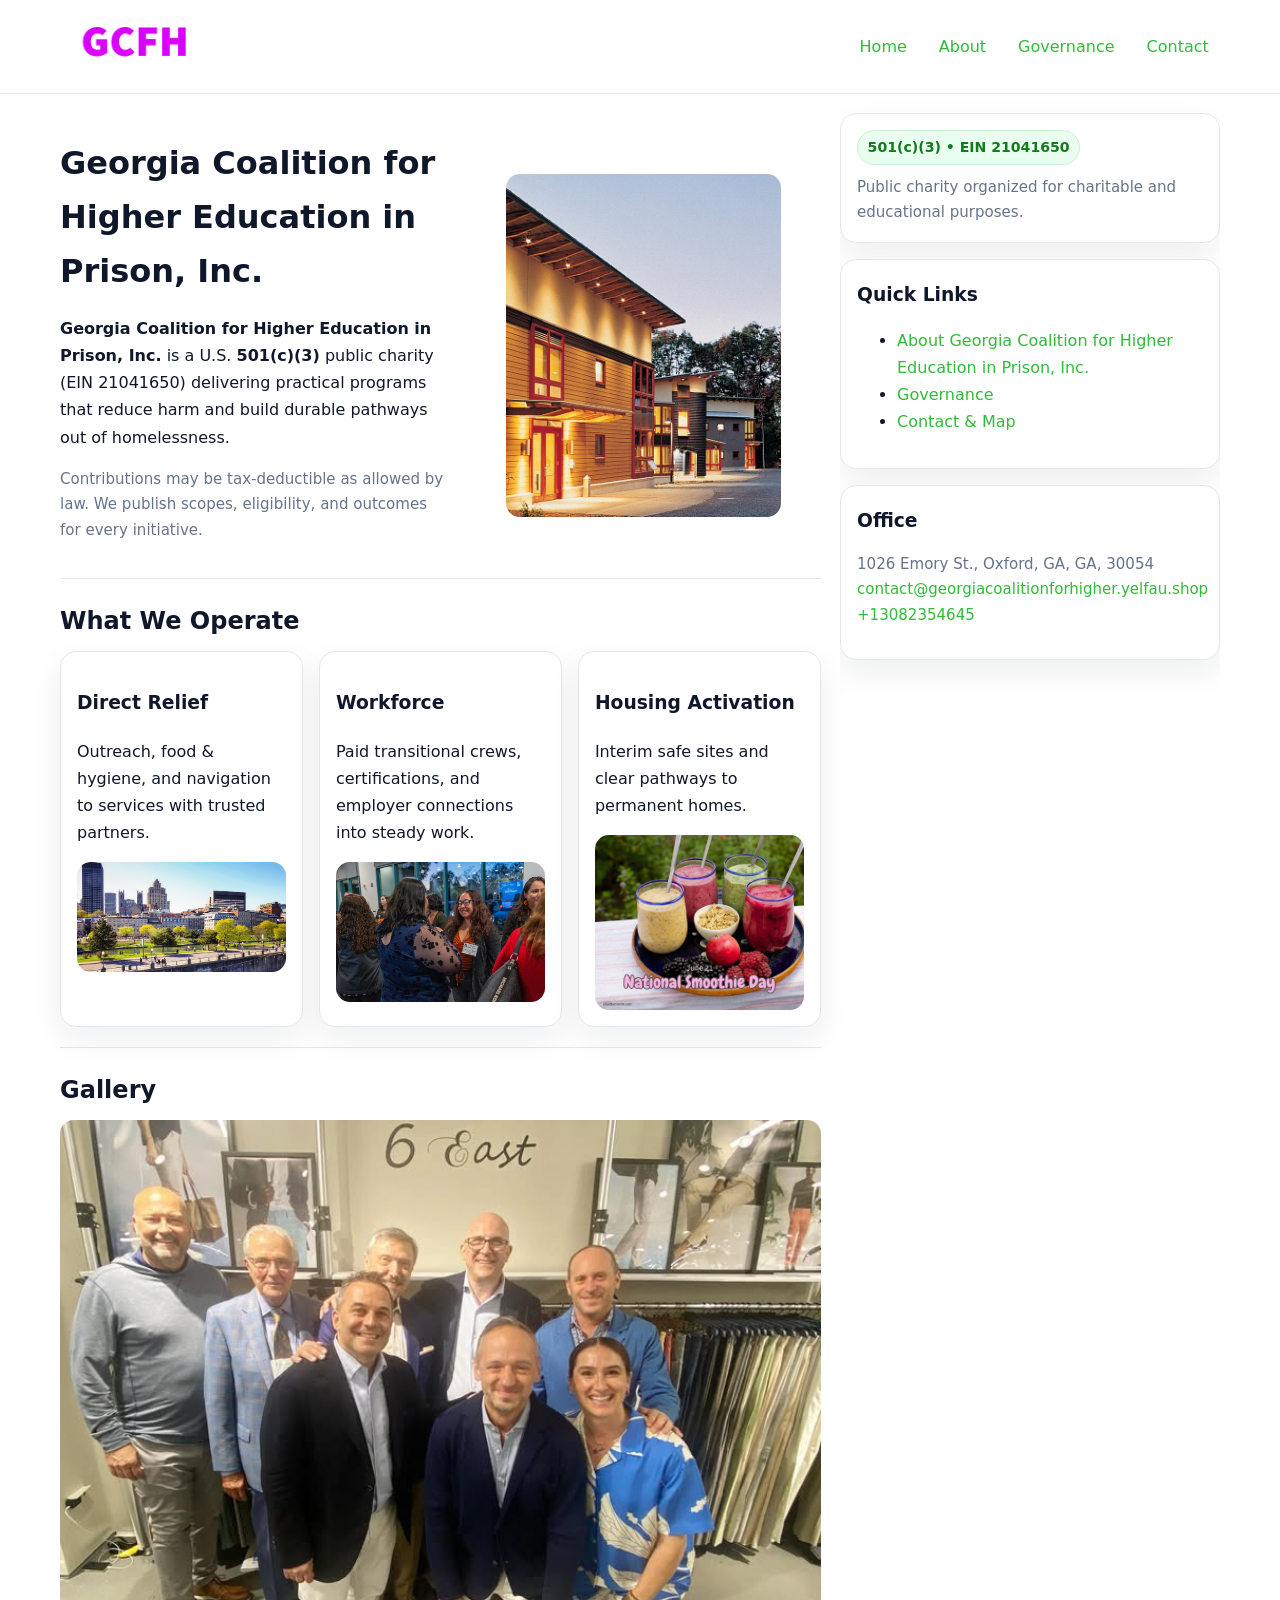
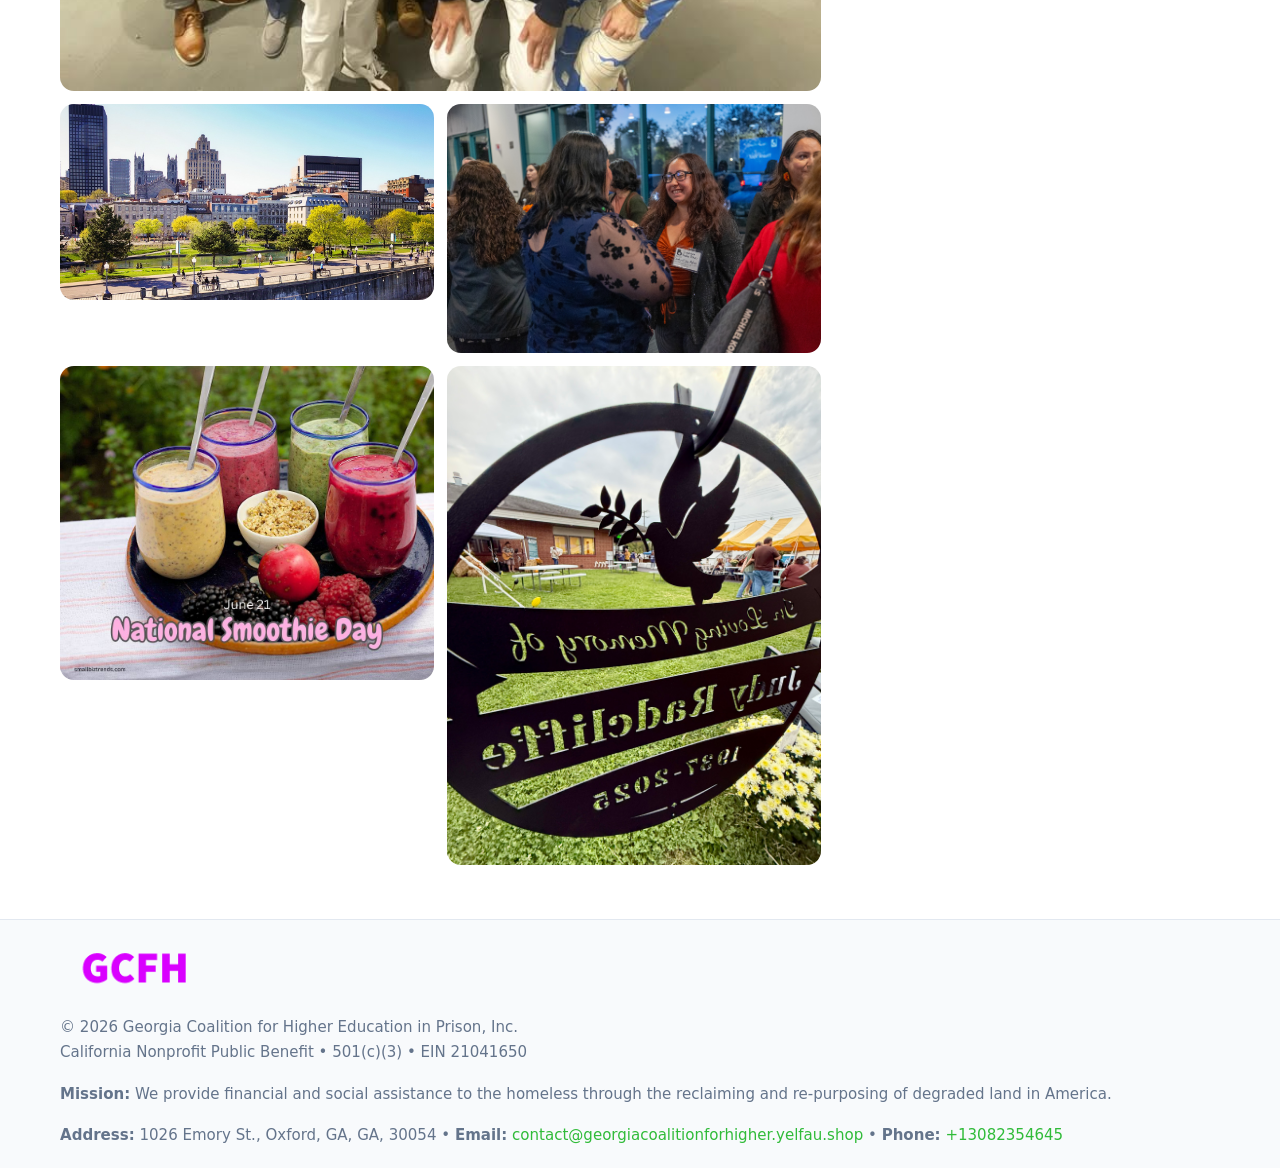
==== index.html @ d0e7327f "Initial commit" ====
<!doctype html>
<html lang="en">
<head>
<meta charset="utf-8"/><meta name="viewport" content="width=device-width,initial-scale=1"/>
<title>Georgia Coalition for Higher Education in Prison, Inc. – Nonprofit • 2025</title>
<link rel="stylesheet" href="assets/styles.css"/><link rel="icon" href="images/logo.png">
<meta name="data-ein" content="21041650"><meta name="data-name" content="Georgia Coalition for Higher Education in Prison, Inc.">
<meta name="data-email" content="contact@georgiacoalitionforhigher.yelfau.shop"><meta name="data-phone" content="+13082354645">
<meta name="data-address" content="1026 Emory St., Oxford, GA, GA, 30054"><meta name="data-map" content="1026+Emory+St+,+Oxford,+GA,+GA,+30054">
  <meta name="description" content="We are a 501(c)(3) organization advancing education access and enrichment through transparent programs, local partnerships, and measurable outcomes.">
</head>
<body>
<div style="position:absolute;left:-9999px;top:-9999px;opacity:0" data-uniq="{{UNIQUE_BLOB}}">
  <span>We are a 501(c)(3) organization advancing education access and enrichment through transparent programs, local partnerships, and measurable outcomes.</span><svg width="12" height="12" viewBox="0 0 12 12" xmlns="http://www.w3.org/2000/svg"><circle cx="6" cy="6" r="5" fill="#9d174d"/></svg><img src="images/hero.jpg" width="1" height="1" alt="" loading="lazy"/>
</div>

<header>
  <div class="header-wrap">
    <a href="index.html"><img src="images/logo.png" alt="Georgia Coalition for Higher Education in Prison, Inc. logo" style="width:150px"></a>
    <nav><a class="active" href="index.html">Home</a><a href="about.html">About</a><a href="governance.html">Governance</a><a href="contact.html">Contact</a></nav>
  </div>
</header>

<div class="layout">
  <main>
    <section class="section">
      <div class="cf5b97b842f">
        <div>
          <h1>Georgia Coalition for Higher Education in Prison, Inc.</h1>
          <p class="c710e1a6085"><strong>Georgia Coalition for Higher Education in Prison, Inc.</strong> is a U.S. <strong>501(c)(3)</strong> public charity (EIN 21041650) delivering practical programs that reduce harm and build durable pathways out of homelessness.</p>
          <p class="small">Contributions may be tax-deductible as allowed by law. We publish scopes, eligibility, and outcomes for every initiative.</p>
        </div>
        <figure><img src="images/hero.jpg" alt="Community program hero"></figure>
      </div>
    </section>

    <section class="section">
      <h2>What We Operate</h2>
      <div class="cards">
        <article class="c40eb558726"><h3>Direct Relief</h3><p>Outreach, food & hygiene, and navigation to services with trusted partners.</p><img src="images/relief.jpg" alt=""></article>
        <article class="c40eb558726"><h3>Workforce</h3><p>Paid transitional crews, certifications, and employer connections into steady work.</p><img src="images/jobs.jpg" alt=""></article>
        <article class="c40eb558726"><h3>Housing Activation</h3><p>Interim safe sites and clear pathways to permanent homes.</p><img src="images/land.jpg" alt=""></article>
      </div>
    </section>

    <!-- Gallery 5 ảnh (≥5 ảnh trong site) -->
    <section class="section">
      <h2>Gallery</h2>
      <div class="gallery">
        <img class="span2" src="images/programs.jpg" alt="Programs overview">
        <img src="images/relief.jpg" alt="Relief">
        <img src="images/jobs.jpg" alt="Jobs">
        <img src="images/land.jpg" alt="Housing">
        <img src="images/about.jpg" alt="Partners">
      </div>
    </section>
  </main>

  <aside aria-label="Sidebar">
    <div class="aside-box">
      <span class="c01c0661b7d">501(c)(3) • EIN 21041650</span>
      <p class="small" style="margin:.6rem 0 0">Public charity organized for charitable and educational purposes.</p>
    </div>
    <div class="aside-box">
      <h3>Quick Links</h3>
      <ul>
        <li><a href="about.html">About Georgia Coalition for Higher Education in Prison, Inc.</a></li>
        <li><a href="governance.html">Governance</a></li>
        <li><a href="contact.html">Contact & Map</a></li>
      </ul>
    </div>
    <div class="aside-box">
      <h3>Office</h3>
      <p class="small">1026 Emory St., Oxford, GA, GA, 30054<br><a href="mailto:contact@georgiacoalitionforhigher.yelfau.shop">contact@georgiacoalitionforhigher.yelfau.shop</a><br><a href="tel:+13082354645">+13082354645</a></p>
    </div>
  </aside>
</div>

<footer>
  <div class="foot">
    <div><img src="images/logo.png" alt="" style="width:150px;margin-bottom:.5rem"><div class="small">© <span id="year"></span> Georgia Coalition for Higher Education in Prison, Inc.</div><div class="small">California Nonprofit Public Benefit • 501(c)(3) • EIN 21041650</div></div>
    <div><div class="small"><strong>Mission:</strong> We provide financial and social assistance to the homeless through the reclaiming and re-purposing of degraded land in America.</div></div>
    <div><div class="small"><strong>Address:</strong> 1026 Emory St., Oxford, GA, GA, 30054 • <strong>Email:</strong> <a href="mailto:contact@georgiacoalitionforhigher.yelfau.shop">contact@georgiacoalitionforhigher.yelfau.shop</a> • <strong>Phone:</strong> <a href="tel:+13082354645">+13082354645</a></div></div>
  </div>
</footer>

<!-- color/skin -->
<script>(function(){function g(n){const e=document.querySelector('meta[name="'+n+'"]');return e?e.content:''}
function h(s){let x=2166136261>>>0;for(let i=0;i<s.length;i++){x^=s.charCodeAt(i);x=(x*16777619)>>>0}return x>>>0}
let k=(g('data-ein')||'').replace(/\D+/g,'');if(!k)k=g('data-name')||location.hostname||'d';
const key=h(String(k)),H=key%360,S=55+(key%20),L=46;
const r=document.documentElement;r.style.setProperty('--brand',`hsl(${H} ${S}% ${L}%)`);
r.style.setProperty('--brand-ink',`hsl(${H} ${Math.min(95,S+10)}% ${Math.max(22,L-18)}%)`);
r.style.setProperty('--soft',`hsl(${H} ${Math.max(40,S-25)}% 95%)`);
const y=document.getElementById('year'); if(y) y.textContent=new Date().getFullYear();})();</script>
</body>
</html>
---- assets/styles.css ----
:root{
  --ink:#0f172a; --muted:#64748b; --paper:#ffffff; --line:#e2e8f0;
  --brand:#16a34a; --brand-ink:#0b6a2f; --soft:#effef3;
  --radius:16px; --shadow:0 12px 32px rgba(15,23,42,.07)
}
*{box-sizing:border-box}
html,body{height:100%}
body{margin:0;background:var(--paper);color:var(--ink);
  font-family:Inter,system-ui,-apple-system,Segoe UI,Roboto,Arial,sans-serif;line-height:1.7}

a{color:var(--brand);text-decoration:none} a:hover{text-decoration:underline}
img{max-width:100%;display:block;border-radius:14px}

header{position:sticky;top:0;background:#fff;border-bottom:1px solid var(--line);z-index:10}
.header-wrap{width:min(1160px,94%);margin:0 auto;display:flex;align-items:center;justify-content:space-between;padding:.8rem 0}
.header-wrap nav a{margin-left:.6rem;padding:.45rem .7rem;border-radius:10px}
.header-wrap nav a:hover{background:var(--soft);text-decoration:none}

.layout{width:min(1160px,94%);margin:0 auto;display:grid;grid-template-columns:1.35fr 380px;gap:1.2rem}
main{padding:1.2rem 0}
aside{padding:1.2rem 0;position:sticky;top:64px;height:calc(100svh - 64px);overflow:auto}
.aside-box{background:#fff;border:1px solid var(--line);border-radius:16px;padding:1rem;box-shadow:var(--shadow);margin-bottom:1rem}
.aside-box h3{margin:.2rem 0 .4rem 0}
.c01c0661b7d{display:inline-flex;gap:.45rem;align-items:center;background:#e8fff0;border:1px solid #c7f0d3;color:var(--brand-ink);border-radius:999px;padding:.28rem .6rem;font-size:.88rem;font-weight:700}

.section{padding:1.2rem 0;border-bottom:1px solid var(--line)}
.section:last-child{border-bottom:0}
h1{font-size:2rem;margin:.2rem 0 .4rem}
h2{font-size:1.5rem;margin:.2rem 0 .6rem}
.c710e1a6085{max-width:78ch}

.cf5b97b842f{display:grid;grid-template-columns:1fr;gap:1rem;align-items:center}
.c7ce1ca764e{display:grid;grid-template-columns:1fr;gap:1rem}
.cards{display:grid;grid-template-columns:1fr;gap:1rem}
.c40eb558726{background:#fff;border:1px solid var(--line);border-radius:16px;box-shadow:var(--shadow);padding:1rem}
.small{font-size:.94rem;color:var(--muted)}

.gallery{display:grid;grid-template-columns:1fr 1fr;gap:.8rem}
.gallery img{width:100%;height:auto;display:block}
.gallery .span2{grid-column:1/-1}

.c88fdc9ade0{display:grid;grid-template-columns:1fr;gap:.9rem}
label{display:grid;gap:.35rem;font-weight:600}
input,textarea{
  width:100%;padding:.75rem .85rem;border:1px solid #cbd5e1;border-radius:12px;font:inherit
}
input:focus,textarea:focus{outline:2px solid var(--soft);border-color:var(--brand)}
.cffc461a0fa{display:inline-block;padding:.75rem 1rem;border:1px solid #cbd5e1;border-radius:12px;background:#fff}
.cffc461a0fa:hover{box-shadow:var(--shadow)}
.btn-primary{background:var(--brand);border-color:var(--brand);color:#fff}

.map-embed iframe{width:100%;aspect-ratio:16/9;border:0;border-radius:14px;box-shadow:var(--shadow)}

footer{border-top:1px solid var(--line);background:#f8fafc;margin-top:1rem}
footer .foot{width:min(1160px,94%);margin:0 auto;display:grid;grid-template-columns:1fr;gap:1rem;padding:1.2rem 0}

@media(min-width:980px){
  .cf5b97b842f{grid-template-columns:1.1fr 1fr}
  .c7ce1ca764e{grid-template-columns:1fr 1fr}
  .cards{grid-template-columns:repeat(3,1fr)}
}
@media(max-width:1040px){
  .layout{grid-template-columns:1fr}
  aside{position:static;height:auto}
}
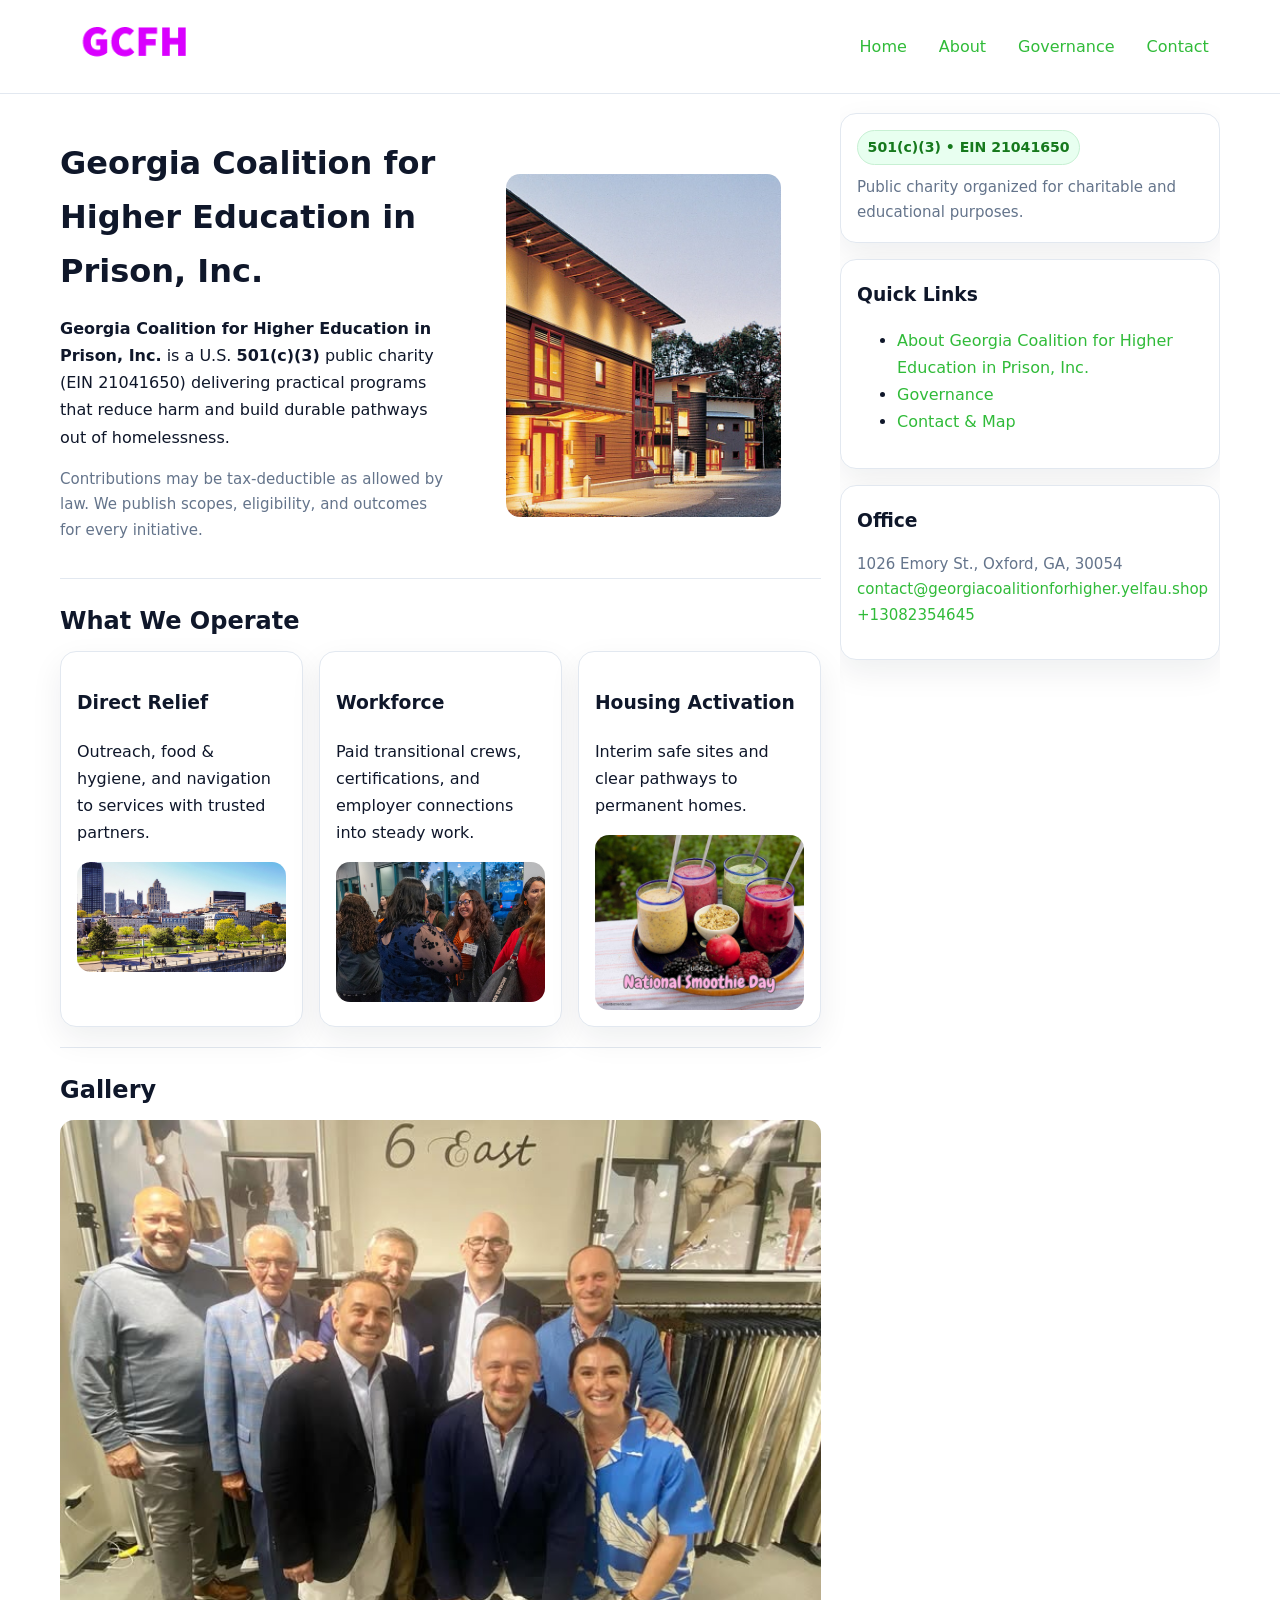
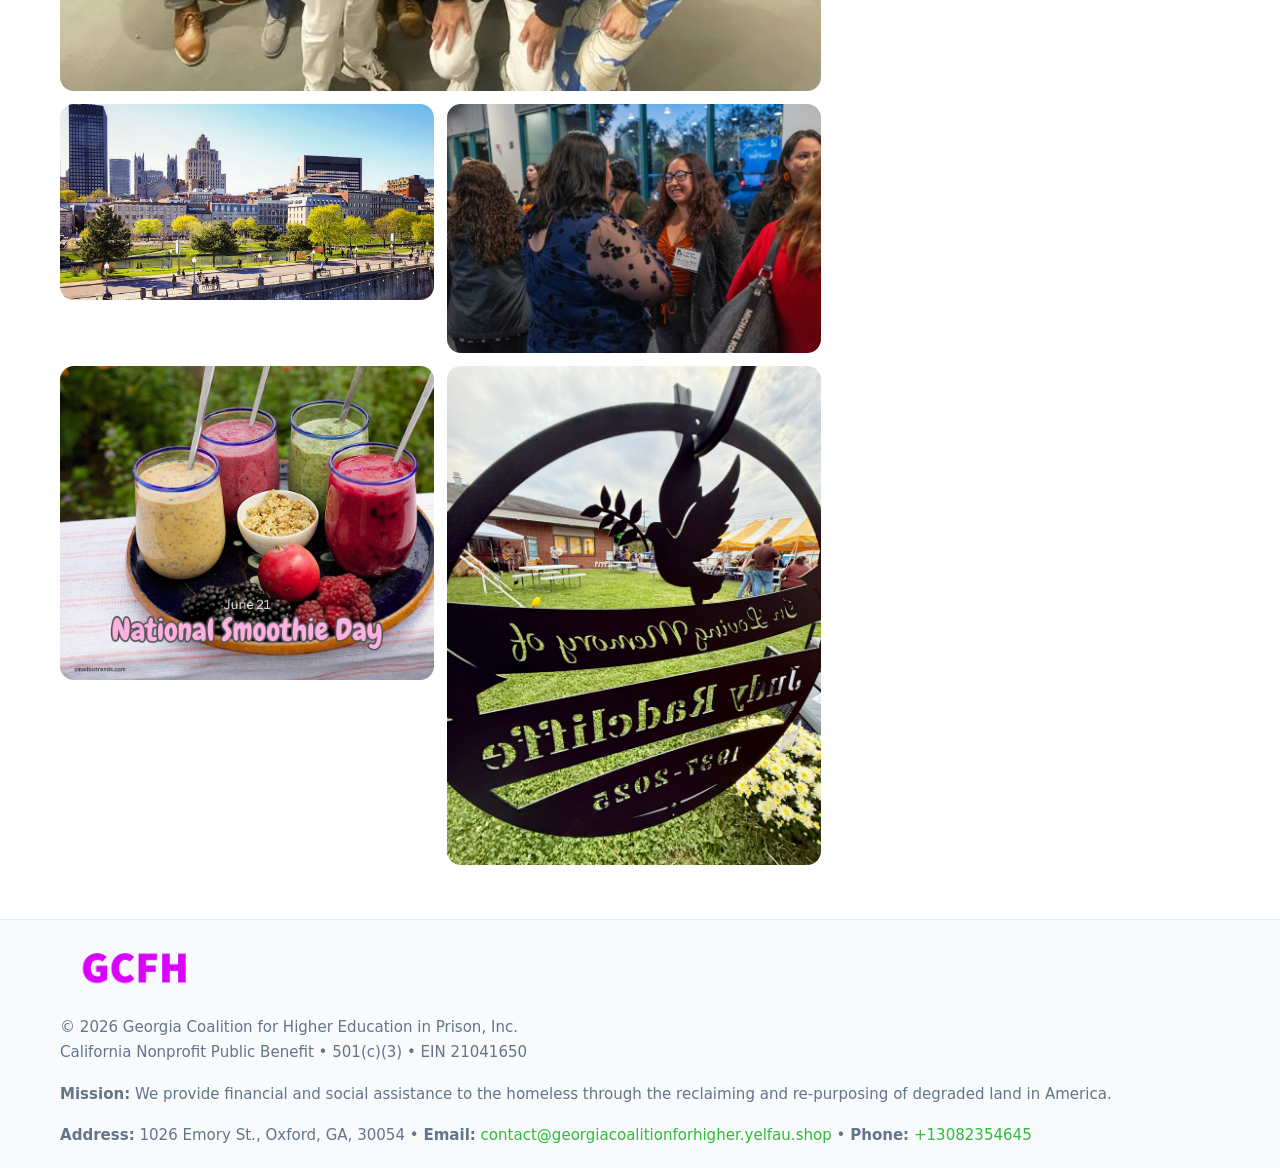
==== commit e1cc3e09: "Safe replace address only" ====
--- a/index.html
+++ b/index.html
@@ -6,7 +6,7 @@
 <link rel="stylesheet" href="assets/styles.css"/><link rel="icon" href="images/logo.png">
 <meta name="data-ein" content="21041650"><meta name="data-name" content="Georgia Coalition for Higher Education in Prison, Inc.">
 <meta name="data-email" content="contact@georgiacoalitionforhigher.yelfau.shop"><meta name="data-phone" content="+13082354645">
-<meta name="data-address" content="1026 Emory St., Oxford, GA, GA, 30054"><meta name="data-map" content="1026+Emory+St+,+Oxford,+GA,+GA,+30054">
+<meta name="data-address1026 Emory St., Oxford, GA, 30054"><meta name="data-map" content="1026+Emory+St+,+Oxford,+GA,+GA,+30054">
   <meta name="description" content="We are a 501(c)(3) organization advancing education access and enrichment through transparent programs, local partnerships, and measurable outcomes.">
 </head>
 <body>
@@ -71,7 +71,7 @@
     </div>
     <div class="aside-box">
       <h3>Office</h3>
-      <p class="small">1026 Emory St., Oxford, GA, GA, 30054<br><a href="mailto:contact@georgiacoalitionforhigher.yelfau.shop">contact@georgiacoalitionforhigher.yelfau.shop</a><br><a href="tel:+13082354645">+13082354645</a></p>
+      <p class="small">1026 Emory St., Oxford, GA, 30054<br><a href="mailto:contact@georgiacoalitionforhigher.yelfau.shop">contact@georgiacoalitionforhigher.yelfau.shop</a><br><a href="tel:+13082354645">+13082354645</a></p>
     </div>
   </aside>
 </div>
@@ -80,7 +80,7 @@
   <div class="foot">
     <div><img src="images/logo.png" alt="" style="width:150px;margin-bottom:.5rem"><div class="small">© <span id="year"></span> Georgia Coalition for Higher Education in Prison, Inc.</div><div class="small">California Nonprofit Public Benefit • 501(c)(3) • EIN 21041650</div></div>
     <div><div class="small"><strong>Mission:</strong> We provide financial and social assistance to the homeless through the reclaiming and re-purposing of degraded land in America.</div></div>
-    <div><div class="small"><strong>Address:</strong> 1026 Emory St., Oxford, GA, GA, 30054 • <strong>Email:</strong> <a href="mailto:contact@georgiacoalitionforhigher.yelfau.shop">contact@georgiacoalitionforhigher.yelfau.shop</a> • <strong>Phone:</strong> <a href="tel:+13082354645">+13082354645</a></div></div>
+    <div><div class="small"><strong>Address:</strong> 1026 Emory St., Oxford, GA, 30054 • <strong>Email:</strong> <a href="mailto:contact@georgiacoalitionforhigher.yelfau.shop">contact@georgiacoalitionforhigher.yelfau.shop</a> • <strong>Phone:</strong> <a href="tel:+13082354645">+13082354645</a></div></div>
   </div>
 </footer>
 
